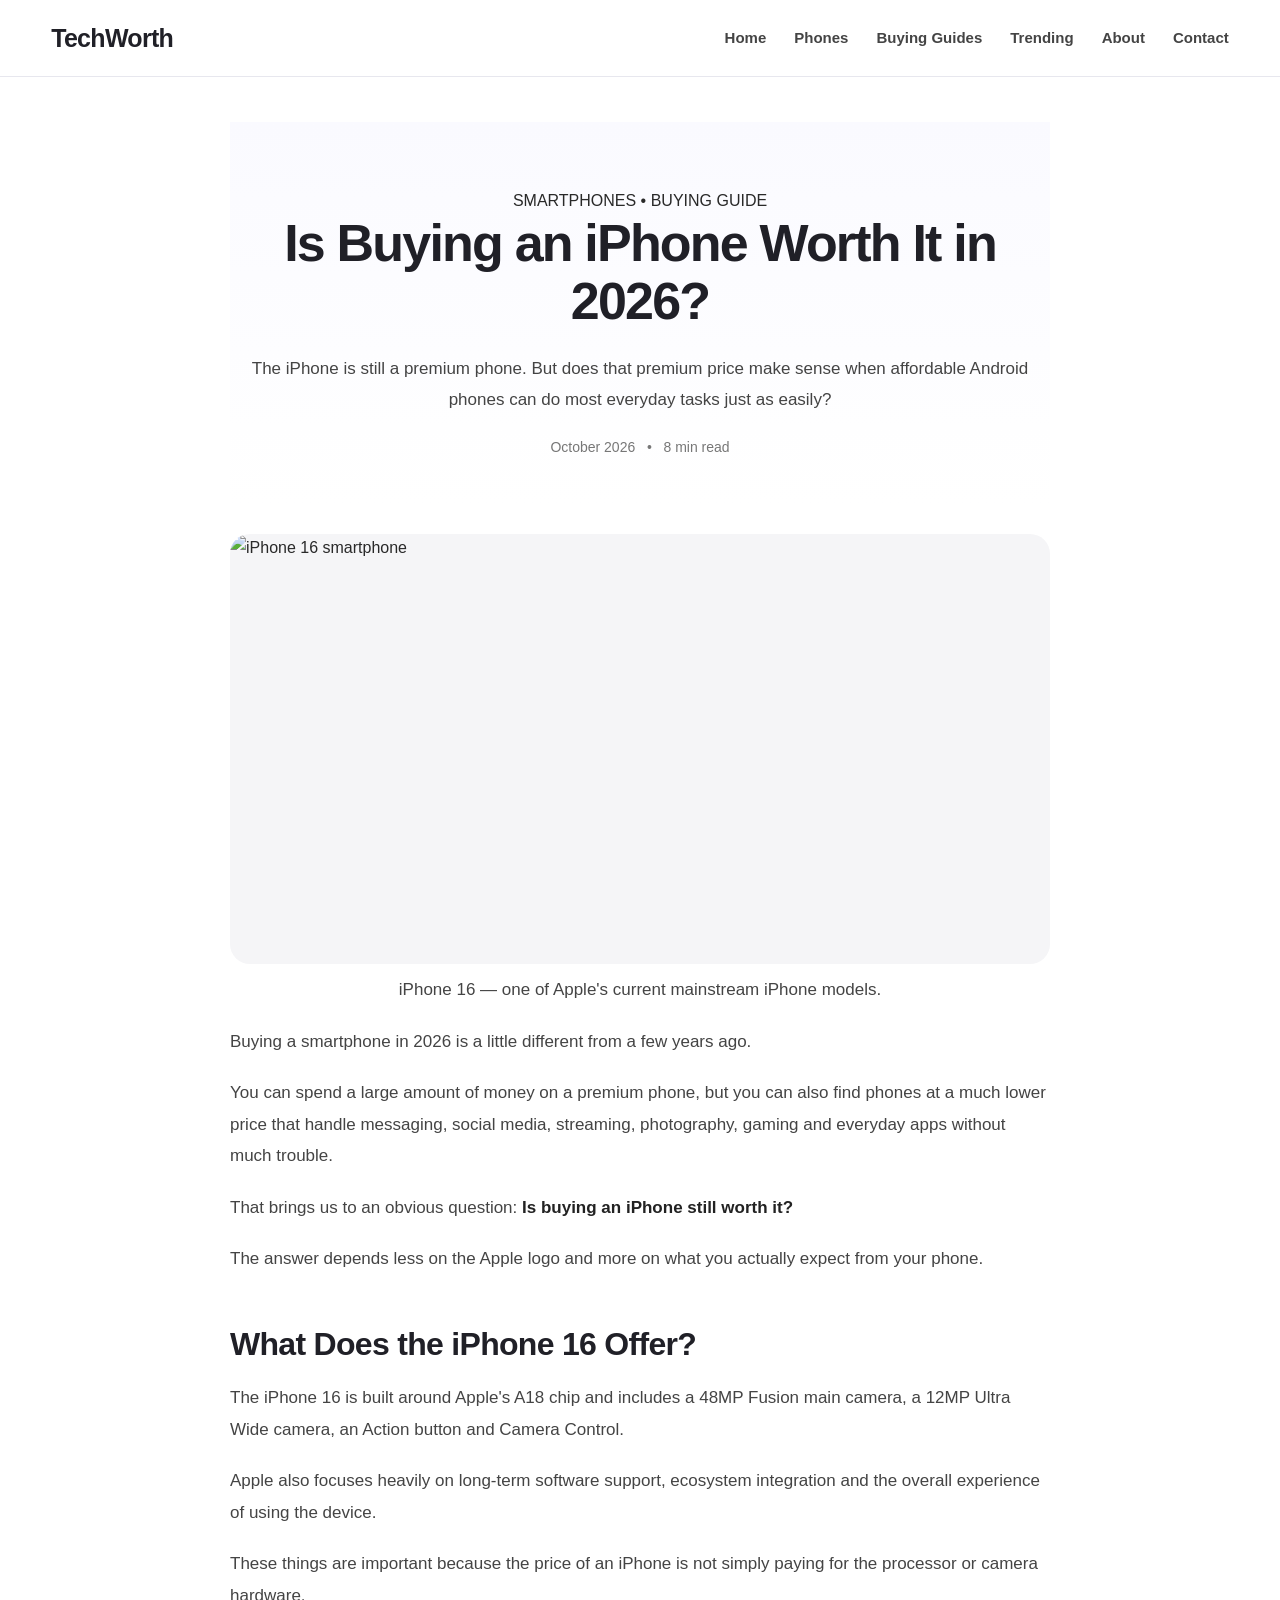
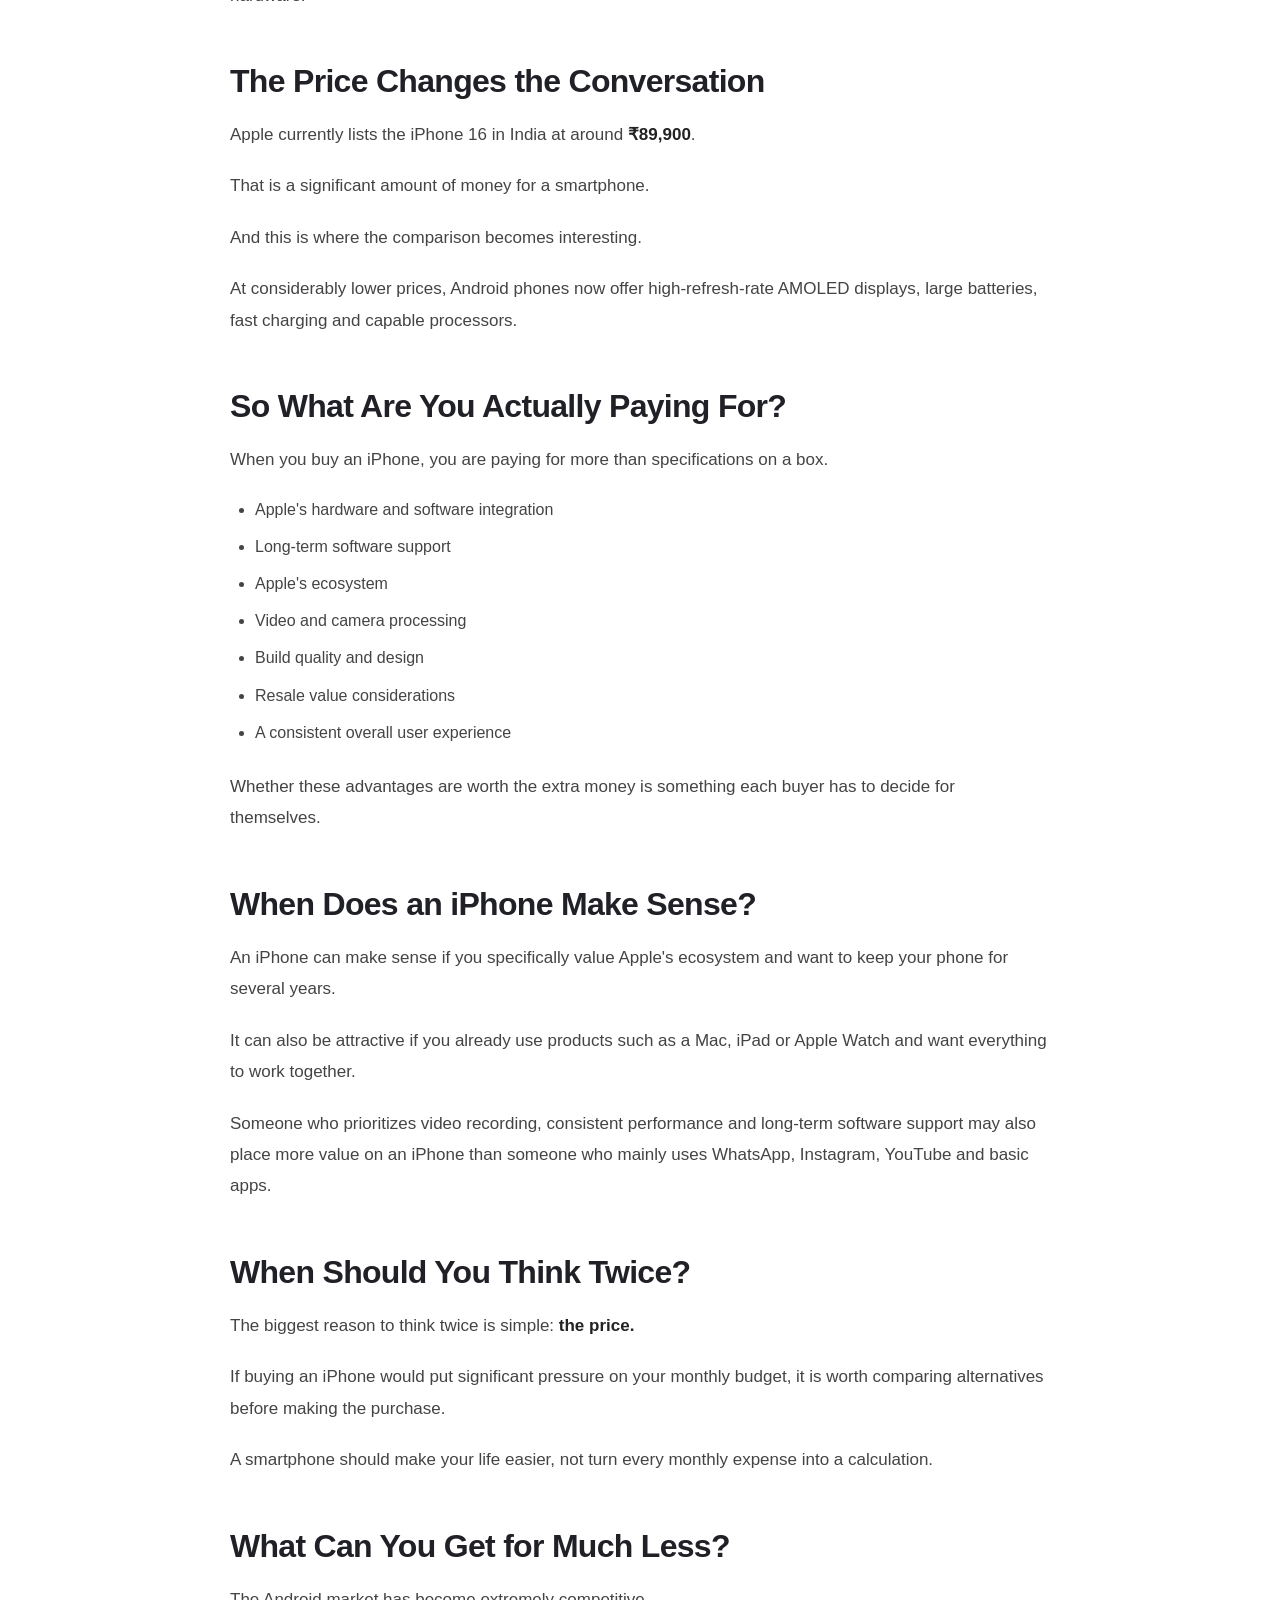
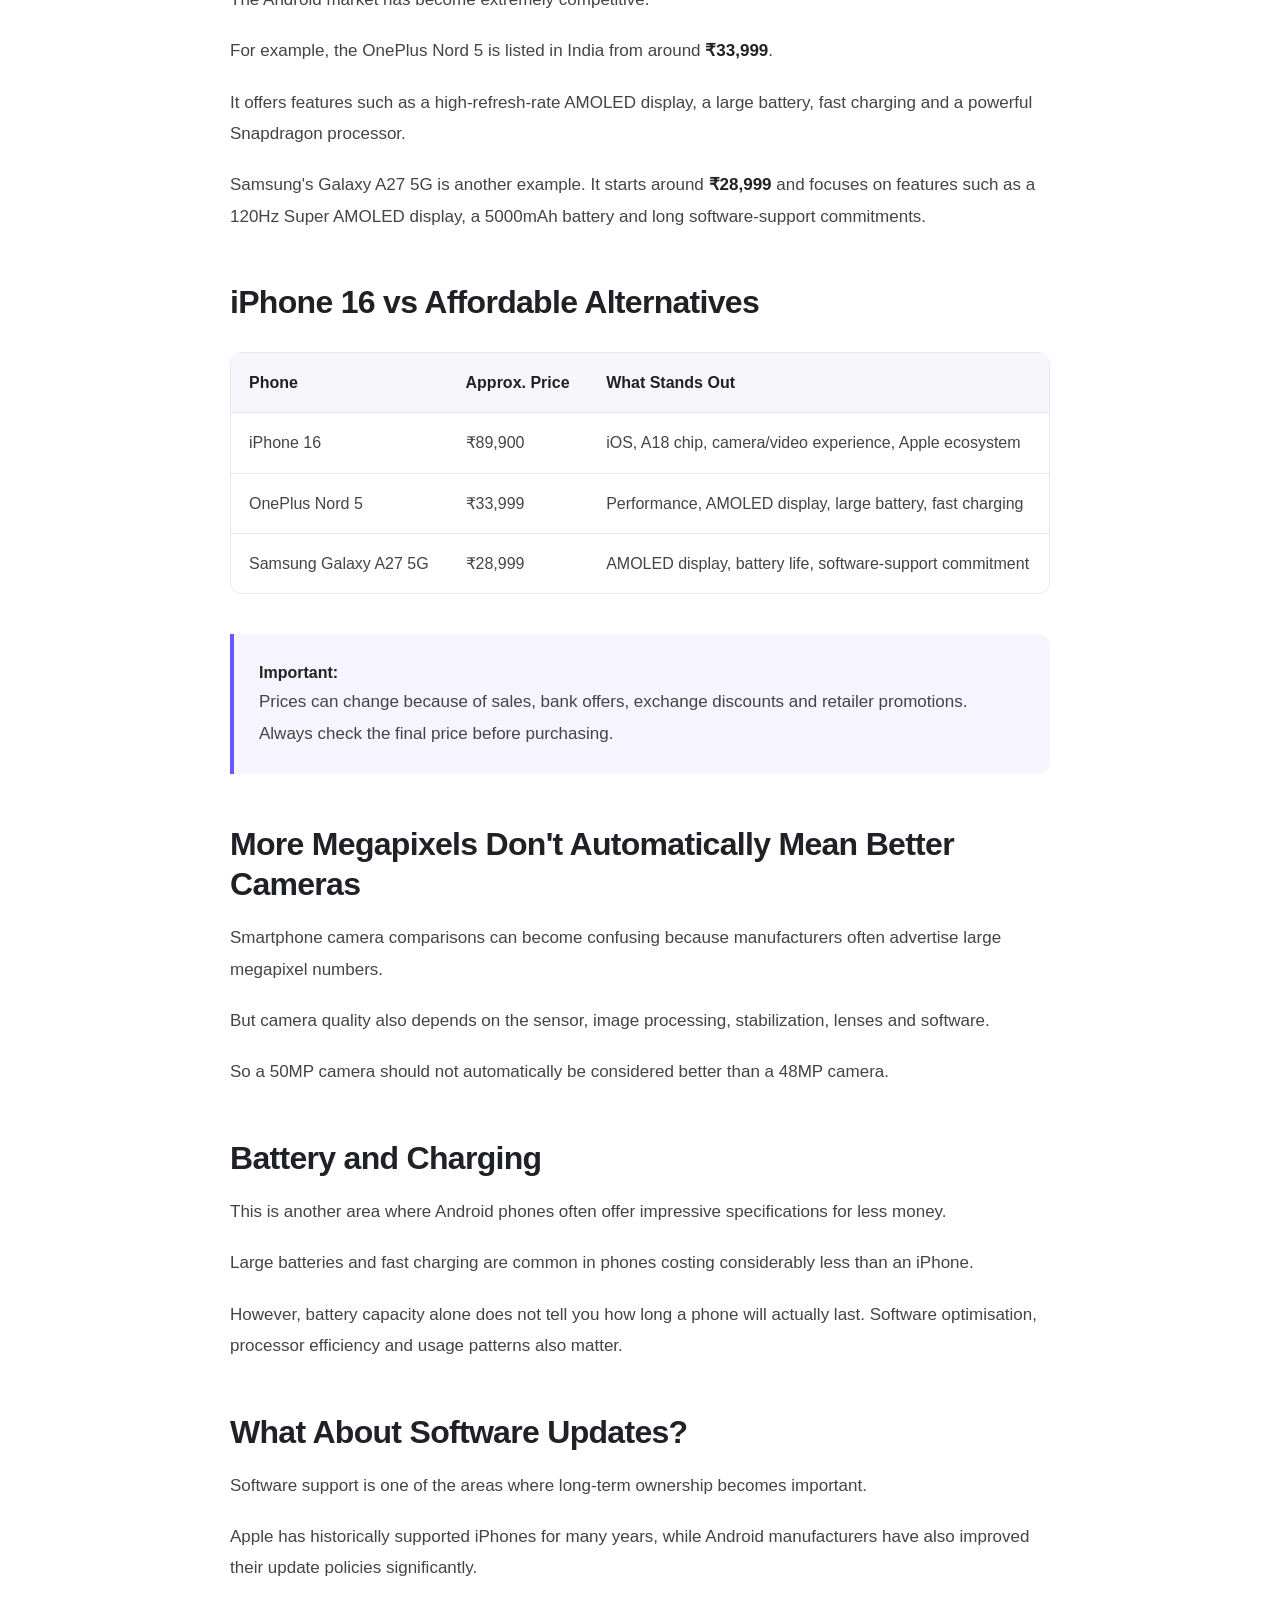
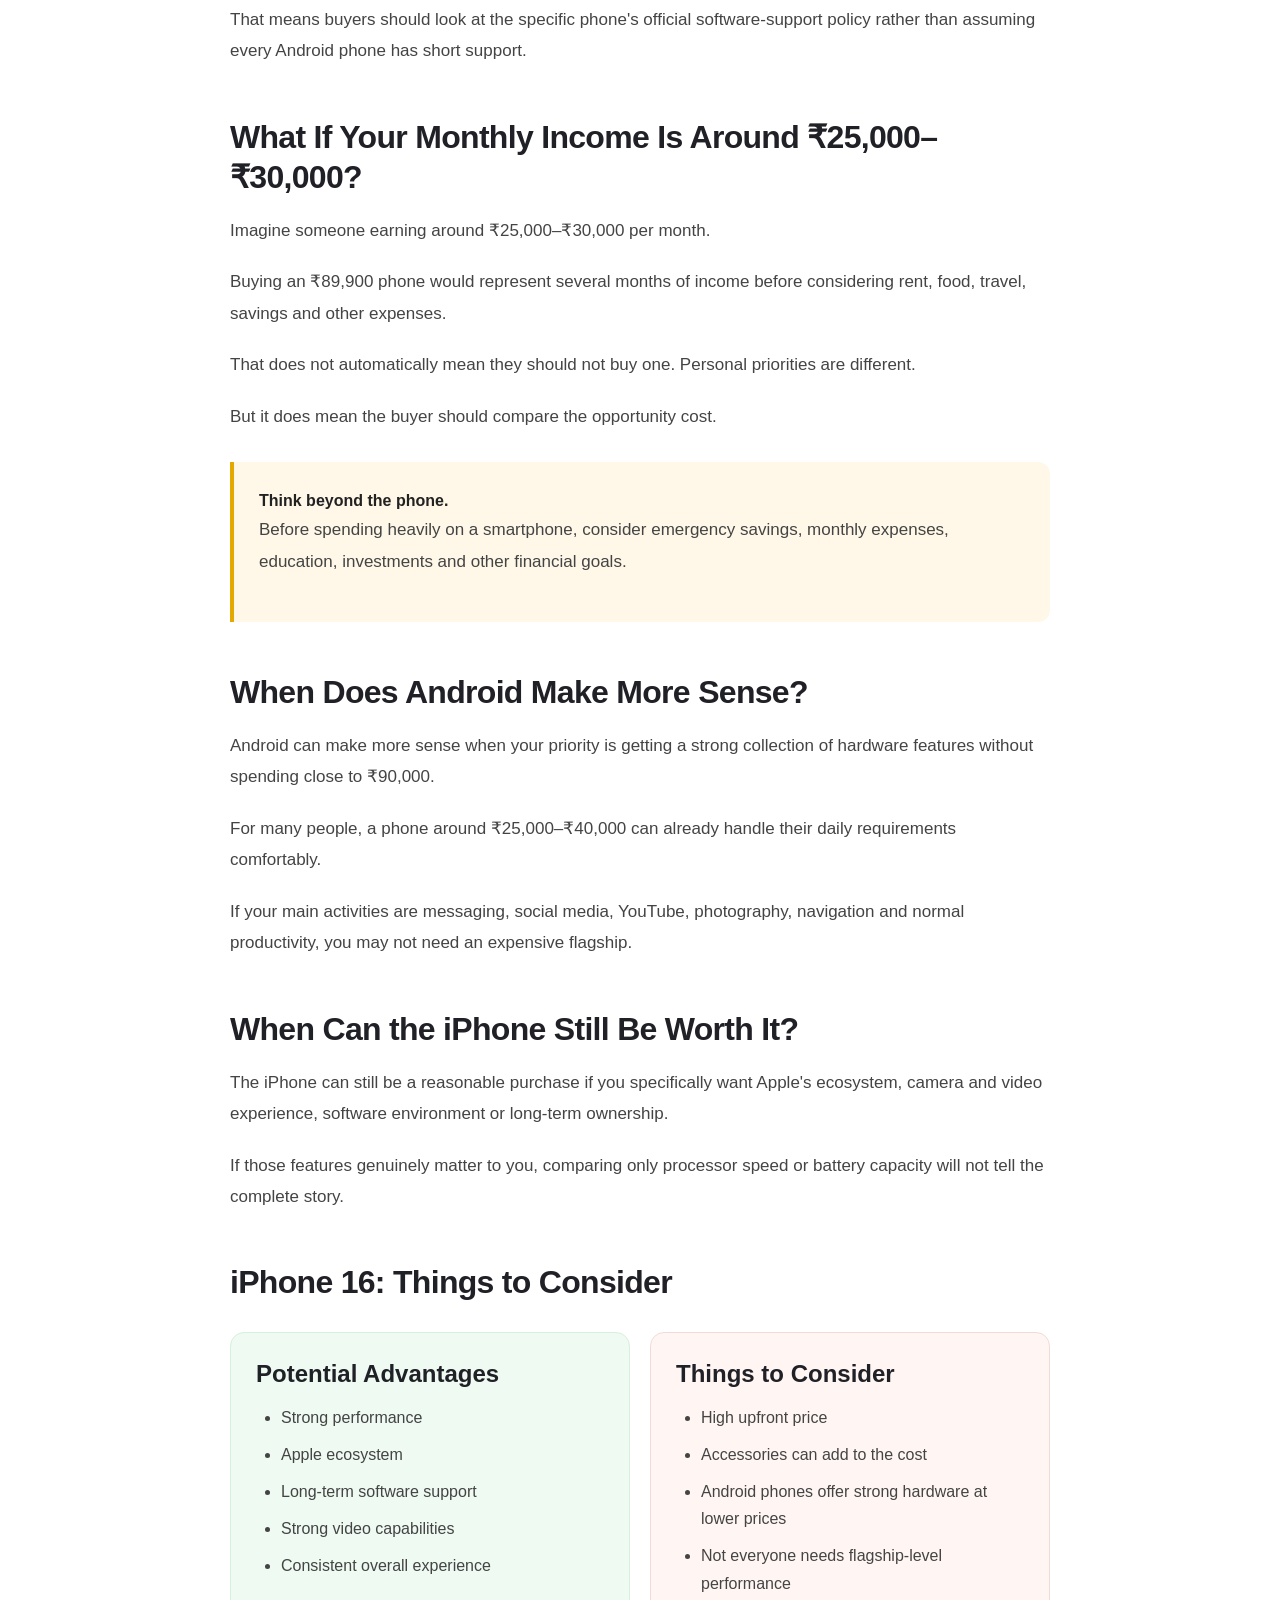
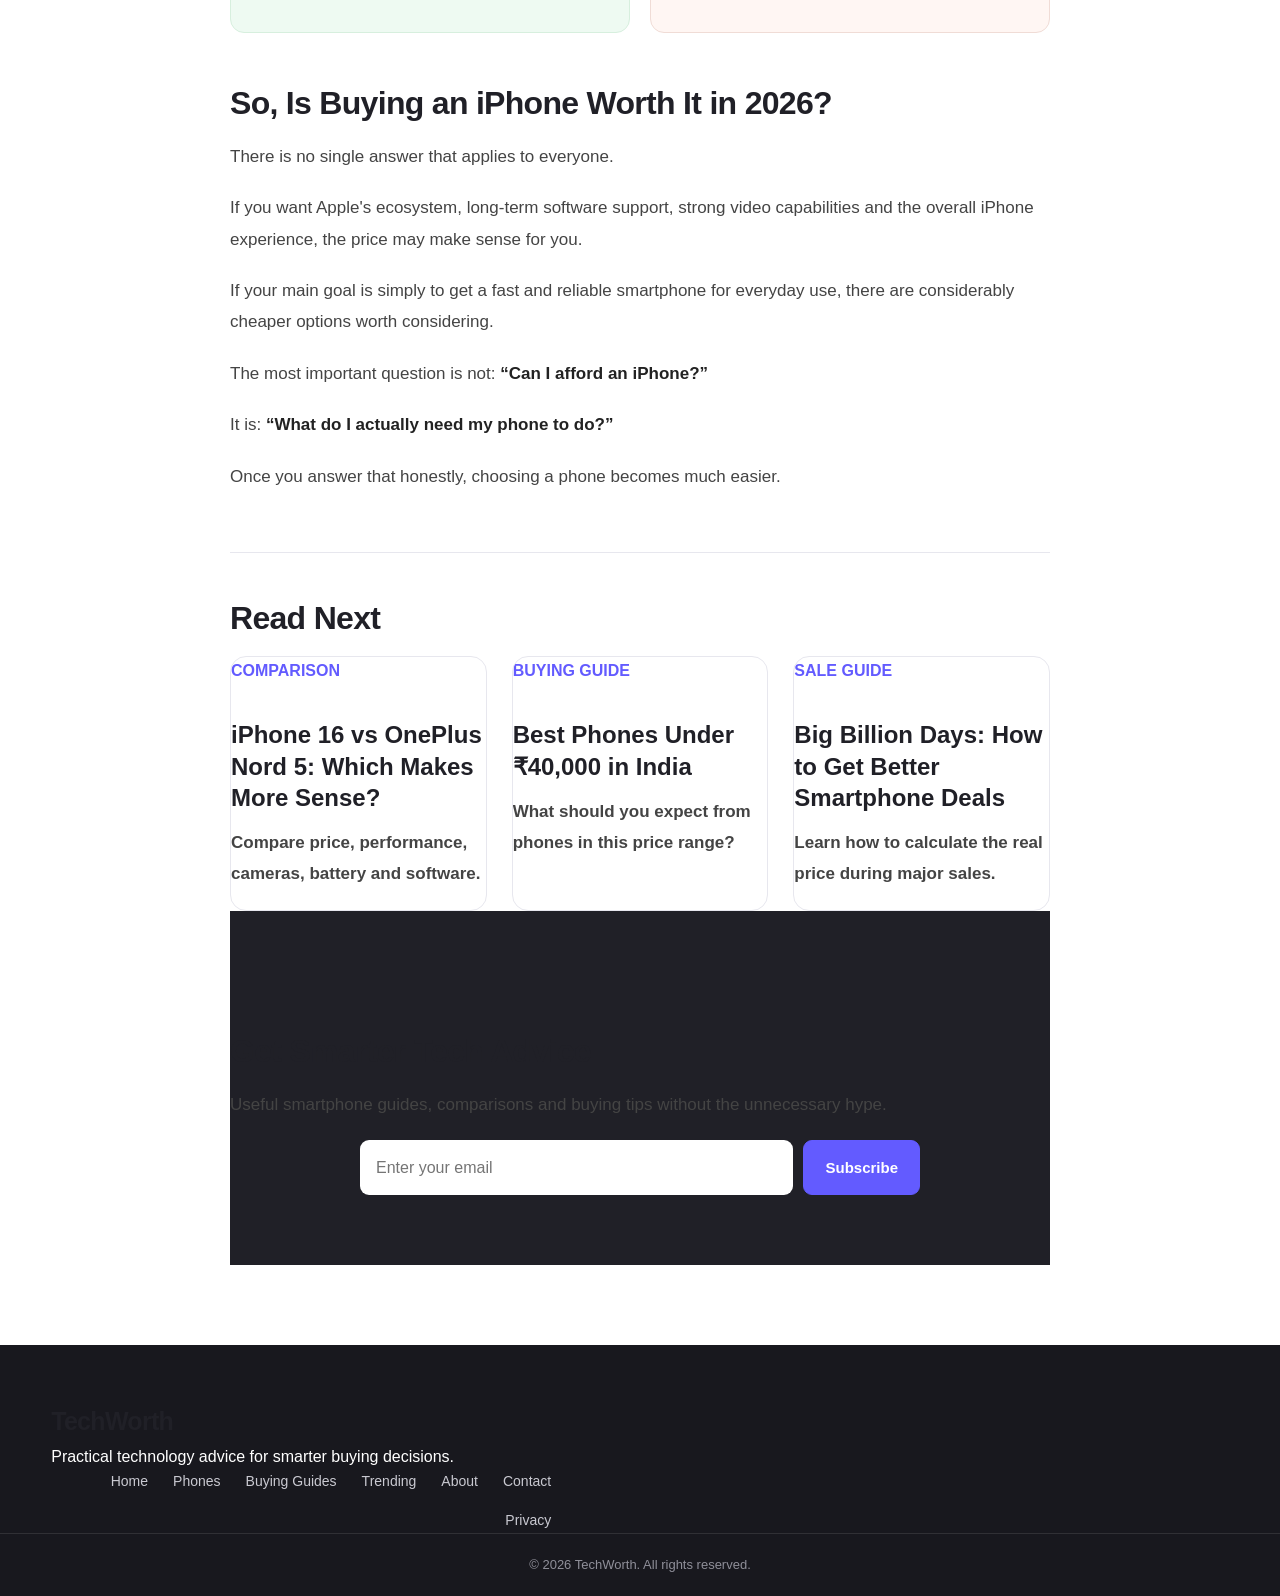
==== article-iphone-2026.html @ fd8f3bd7 "Add files via upload" ====
<!DOCTYPE html>
<html lang="en">
<head>
    <meta charset="UTF-8">

    <meta name="viewport" content="width=device-width, initial-scale=1.0">

    <title>Is Buying an iPhone Worth It in 2026? | TechWorth</title>

    <meta
        name="description"
        content="Is buying an iPhone worth it in 2026? Compare the iPhone 16 with affordable Android phones, pricing, battery, software support and overall value."
    >

    <meta
        name="keywords"
        content="iPhone 16 2026, is iPhone worth buying, iPhone vs Android, iPhone 16 price India, best phone 2026, affordable smartphones India"
    >

    <link rel="stylesheet" href="style.css">

    <style>
        .article-cover {
            margin: 30px 0 10px;
            border-radius: 20px;
            overflow: hidden;
            background: #f5f5f7;
        }

        .article-cover img {
            width: 100%;
            height: 430px;
            object-fit: cover;
            display: block;
        }

        .image-caption {
            text-align: center;
            font-size: 13px;
            color: #777;
            margin: 10px 0 25px;
        }

        @media (max-width: 700px) {
            .article-cover img {
                height: 260px;
            }
        }
    </style>
</head>

<body>

    <!-- HEADER -->
    <header class="site-header">

        <div class="container nav-container">

            <a href="index.html" class="logo">
                TechWorth
            </a>

            <button class="menu-btn" aria-label="Open navigation">
                ☰
            </button>

            <nav class="nav-links">

                <a href="index.html">Home</a>

                <a href="phones.html">Phones</a>

                <a href="buying-guides.html">Buying Guides</a>

                <a href="trending.html">Trending</a>

                <a href="about.html">About</a>

                <a href="contact.html">Contact</a>

            </nav>

        </div>

    </header>


    <!-- ARTICLE -->
    <main class="article-page">

        <div class="container">

            <article class="article-content">

                <!-- ARTICLE HEADER -->

                <div class="article-header">

                    <span class="article-category">
                        SMARTPHONES • BUYING GUIDE
                    </span>

                    <h1>
                        Is Buying an iPhone Worth It in 2026?
                    </h1>

                    <p class="article-subtitle">
                        The iPhone is still a premium phone. But does that premium
                        price make sense when affordable Android phones can do
                        most everyday tasks just as easily?
                    </p>

                    <div class="article-meta">
                        October 2026 &nbsp; • &nbsp; 8 min read
                    </div>

                </div>


                <!-- COVER IMAGE -->

                <div class="article-cover">

                    <img
    src="images/iphone16.png"
    alt="iPhone 16 smartphone"
>

                </div>

                <p class="image-caption">
                    iPhone 16 — one of Apple's current mainstream iPhone models.
                </p>


                <!-- INTRO -->

                <p>
                    Buying a smartphone in 2026 is a little different from a few
                    years ago.
                </p>

                <p>
                    You can spend a large amount of money on a premium phone,
                    but you can also find phones at a much lower price that
                    handle messaging, social media, streaming, photography,
                    gaming and everyday apps without much trouble.
                </p>

                <p>
                    That brings us to an obvious question:
                    <strong>Is buying an iPhone still worth it?</strong>
                </p>

                <p>
                    The answer depends less on the Apple logo and more on
                    what you actually expect from your phone.
                </p>


                <!-- SECTION -->

                <h2>What Does the iPhone 16 Offer?</h2>

                <p>
                    The iPhone 16 is built around Apple's A18 chip and includes
                    a 48MP Fusion main camera, a 12MP Ultra Wide camera,
                    an Action button and Camera Control.
                </p>

                <p>
                    Apple also focuses heavily on long-term software support,
                    ecosystem integration and the overall experience of using
                    the device.
                </p>

                <p>
                    These things are important because the price of an iPhone
                    is not simply paying for the processor or camera hardware.
                </p>


                <!-- PRICE -->

                <h2>The Price Changes the Conversation</h2>

                <p>
                    Apple currently lists the iPhone 16 in India at around
                    <strong>₹89,900</strong>.
                </p>

                <p>
                    That is a significant amount of money for a smartphone.
                </p>

                <p>
                    And this is where the comparison becomes interesting.
                </p>

                <p>
                    At considerably lower prices, Android phones now offer
                    high-refresh-rate AMOLED displays, large batteries,
                    fast charging and capable processors.
                </p>


                <!-- WHAT YOU PAY FOR -->

                <h2>So What Are You Actually Paying For?</h2>

                <p>
                    When you buy an iPhone, you are paying for more than
                    specifications on a box.
                </p>

                <ul>
                    <li>Apple's hardware and software integration</li>
                    <li>Long-term software support</li>
                    <li>Apple's ecosystem</li>
                    <li>Video and camera processing</li>
                    <li>Build quality and design</li>
                    <li>Resale value considerations</li>
                    <li>A consistent overall user experience</li>
                </ul>

                <p>
                    Whether these advantages are worth the extra money is
                    something each buyer has to decide for themselves.
                </p>


                <!-- WHEN IT MAKES SENSE -->

                <h2>When Does an iPhone Make Sense?</h2>

                <p>
                    An iPhone can make sense if you specifically value Apple's
                    ecosystem and want to keep your phone for several years.
                </p>

                <p>
                    It can also be attractive if you already use products such
                    as a Mac, iPad or Apple Watch and want everything to work
                    together.
                </p>

                <p>
                    Someone who prioritizes video recording, consistent
                    performance and long-term software support may also place
                    more value on an iPhone than someone who mainly uses
                    WhatsApp, Instagram, YouTube and basic apps.
                </p>


                <!-- THINK TWICE -->

                <h2>When Should You Think Twice?</h2>

                <p>
                    The biggest reason to think twice is simple:
                    <strong>the price.</strong>
                </p>

                <p>
                    If buying an iPhone would put significant pressure on your
                    monthly budget, it is worth comparing alternatives before
                    making the purchase.
                </p>

                <p>
                    A smartphone should make your life easier, not turn every
                    monthly expense into a calculation.
                </p>


                <!-- ALTERNATIVES -->

                <h2>What Can You Get for Much Less?</h2>

                <p>
                    The Android market has become extremely competitive.
                </p>

                <p>
                    For example, the OnePlus Nord 5 is listed in India from
                    around <strong>₹33,999</strong>.
                </p>

                <p>
                    It offers features such as a high-refresh-rate AMOLED
                    display, a large battery, fast charging and a powerful
                    Snapdragon processor.
                </p>

                <p>
                    Samsung's Galaxy A27 5G is another example. It starts
                    around <strong>₹28,999</strong> and focuses on features
                    such as a 120Hz Super AMOLED display, a 5000mAh battery
                    and long software-support commitments.
                </p>


                <!-- COMPARISON -->

                <h2>iPhone 16 vs Affordable Alternatives</h2>

                <div class="table-wrapper">

                    <table class="comparison-table">

                        <thead>
                            <tr>
                                <th>Phone</th>
                                <th>Approx. Price</th>
                                <th>What Stands Out</th>
                            </tr>
                        </thead>

                        <tbody>

                            <tr>
                                <td>iPhone 16</td>
                                <td>₹89,900</td>
                                <td>
                                    iOS, A18 chip, camera/video experience,
                                    Apple ecosystem
                                </td>
                            </tr>

                            <tr>
                                <td>OnePlus Nord 5</td>
                                <td>₹33,999</td>
                                <td>
                                    Performance, AMOLED display, large battery,
                                    fast charging
                                </td>
                            </tr>

                            <tr>
                                <td>Samsung Galaxy A27 5G</td>
                                <td>₹28,999</td>
                                <td>
                                    AMOLED display, battery life,
                                    software-support commitment
                                </td>
                            </tr>

                        </tbody>

                    </table>

                </div>


                <div class="highlight-box">

                    <strong>Important:</strong>

                    <p>
                        Prices can change because of sales, bank offers,
                        exchange discounts and retailer promotions. Always
                        check the final price before purchasing.
                    </p>

                </div>


                <!-- CAMERA -->

                <h2>More Megapixels Don't Automatically Mean Better Cameras</h2>

                <p>
                    Smartphone camera comparisons can become confusing because
                    manufacturers often advertise large megapixel numbers.
                </p>

                <p>
                    But camera quality also depends on the sensor, image
                    processing, stabilization, lenses and software.
                </p>

                <p>
                    So a 50MP camera should not automatically be considered
                    better than a 48MP camera.
                </p>


                <!-- BATTERY -->

                <h2>Battery and Charging</h2>

                <p>
                    This is another area where Android phones often offer
                    impressive specifications for less money.
                </p>

                <p>
                    Large batteries and fast charging are common in phones
                    costing considerably less than an iPhone.
                </p>

                <p>
                    However, battery capacity alone does not tell you how long
                    a phone will actually last. Software optimisation,
                    processor efficiency and usage patterns also matter.
                </p>


                <!-- SOFTWARE -->

                <h2>What About Software Updates?</h2>

                <p>
                    Software support is one of the areas where long-term
                    ownership becomes important.
                </p>

                <p>
                    Apple has historically supported iPhones for many years,
                    while Android manufacturers have also improved their
                    update policies significantly.
                </p>

                <p>
                    That means buyers should look at the specific phone's
                    official software-support policy rather than assuming
                    every Android phone has short support.
                </p>


                <!-- BUDGET -->

                <h2>What If Your Monthly Income Is Around ₹25,000–₹30,000?</h2>

                <p>
                    Imagine someone earning around ₹25,000–₹30,000 per month.
                </p>

                <p>
                    Buying an ₹89,900 phone would represent several months of
                    income before considering rent, food, travel, savings and
                    other expenses.
                </p>

                <p>
                    That does not automatically mean they should not buy one.
                    Personal priorities are different.
                </p>

                <p>
                    But it does mean the buyer should compare the opportunity
                    cost.
                </p>

                <div class="warning-box">

                    <strong>Think beyond the phone.</strong>

                    <p>
                        Before spending heavily on a smartphone, consider
                        emergency savings, monthly expenses, education,
                        investments and other financial goals.
                    </p>

                </div>


                <!-- ANDROID -->

                <h2>When Does Android Make More Sense?</h2>

                <p>
                    Android can make more sense when your priority is getting
                    a strong collection of hardware features without spending
                    close to ₹90,000.
                </p>

                <p>
                    For many people, a phone around ₹25,000–₹40,000 can already
                    handle their daily requirements comfortably.
                </p>

                <p>
                    If your main activities are messaging, social media,
                    YouTube, photography, navigation and normal productivity,
                    you may not need an expensive flagship.
                </p>


                <!-- IPHONE -->

                <h2>When Can the iPhone Still Be Worth It?</h2>

                <p>
                    The iPhone can still be a reasonable purchase if you
                    specifically want Apple's ecosystem, camera and video
                    experience, software environment or long-term ownership.
                </p>

                <p>
                    If those features genuinely matter to you, comparing only
                    processor speed or battery capacity will not tell the
                    complete story.
                </p>


                <!-- PROS CONS -->

                <h2>iPhone 16: Things to Consider</h2>

                <div class="pros-cons">

                    <div class="pros">

                        <h3>Potential Advantages</h3>

                        <ul>
                            <li>Strong performance</li>
                            <li>Apple ecosystem</li>
                            <li>Long-term software support</li>
                            <li>Strong video capabilities</li>
                            <li>Consistent overall experience</li>
                        </ul>

                    </div>

                    <div class="cons">

                        <h3>Things to Consider</h3>

                        <ul>
                            <li>High upfront price</li>
                            <li>Accessories can add to the cost</li>
                            <li>Android phones offer strong hardware at lower prices</li>
                            <li>Not everyone needs flagship-level performance</li>
                        </ul>

                    </div>

                </div>


                <!-- FINAL THOUGHTS -->

                <h2>So, Is Buying an iPhone Worth It in 2026?</h2>

                <p>
                    There is no single answer that applies to everyone.
                </p>

                <p>
                    If you want Apple's ecosystem, long-term software support,
                    strong video capabilities and the overall iPhone
                    experience, the price may make sense for you.
                </p>

                <p>
                    If your main goal is simply to get a fast and reliable
                    smartphone for everyday use, there are considerably cheaper
                    options worth considering.
                </p>

                <p>
                    The most important question is not:
                    <strong>“Can I afford an iPhone?”</strong>
                </p>

                <p>
                    It is:
                    <strong>“What do I actually need my phone to do?”</strong>
                </p>

                <p>
                    Once you answer that honestly, choosing a phone becomes
                    much easier.
                </p>


                <!-- RELATED ARTICLES -->

                <section class="related-articles">

                    <h2>Read Next</h2>

                    <div class="article-grid">

                        <a
                            href="article-iphone-vs-nord5.html"
                            class="article-card"
                        >

                            <span class="article-category">
                                COMPARISON
                            </span>

                            <h3>
                                iPhone 16 vs OnePlus Nord 5:
                                Which Makes More Sense?
                            </h3>

                            <p>
                                Compare price, performance, cameras,
                                battery and software.
                            </p>

                        </a>


                        <a
                            href="article-best-phones-40000.html"
                            class="article-card"
                        >

                            <span class="article-category">
                                BUYING GUIDE
                            </span>

                            <h3>
                                Best Phones Under ₹40,000 in India
                            </h3>

                            <p>
                                What should you expect from phones in
                                this price range?
                            </p>

                        </a>


                        <a
                            href="article-big-billion-days.html"
                            class="article-card"
                        >

                            <span class="article-category">
                                SALE GUIDE
                            </span>

                            <h3>
                                Big Billion Days:
                                How to Get Better Smartphone Deals
                            </h3>

                            <p>
                                Learn how to calculate the real price
                                during major sales.
                            </p>

                        </a>

                    </div>

                </section>


                <!-- NEWSLETTER -->

                <section class="newsletter">

                    <h2>Get Smarter Tech Advice</h2>

                    <p>
                        Useful smartphone guides, comparisons and buying
                        tips without the unnecessary hype.
                    </p>

                    <form class="newsletter-form">

                        <input
                            type="email"
                            placeholder="Enter your email"
                            required
                        >

                        <button type="submit" class="btn">
                            Subscribe
                        </button>

                    </form>

                </section>

            </article>

        </div>

    </main>


    <!-- FOOTER -->

    <footer class="site-footer">

        <div class="container footer-content">

            <div>

                <div class="logo">
                    TechWorth
                </div>

                <p>
                    Practical technology advice for smarter buying decisions.
                </p>

            </div>


            <div class="footer-links">

                <a href="index.html">Home</a>

                <a href="phones.html">Phones</a>

                <a href="buying-guides.html">Buying Guides</a>

                <a href="trending.html">Trending</a>

                <a href="about.html">About</a>

                <a href="contact.html">Contact</a>

                <a href="privacy.html">Privacy</a>

            </div>

        </div>


        <div class="footer-bottom">

            <p>
                © <span class="current-year"></span> TechWorth.
                All rights reserved.
            </p>

        </div>

    </footer>


    <script src="script.js"></script>

</body>
</html>
---- style.css ----
/* =========================================================
   TECHWORTH - GLOBAL STYLES
   ========================================================= */

/* ---------- RESET ---------- */

* {
    margin: 0;
    padding: 0;
    box-sizing: border-box;
}

html {
    scroll-behavior: smooth;
}

body {
    font-family: Arial, Helvetica, sans-serif;
    color: #292929;
    background: #ffffff;
    line-height: 1.7;
    font-size: 16px;
}

img {
    max-width: 100%;
    height: auto;
    display: block;
}

a {
    color: inherit;
    text-decoration: none;
}

button,
input,
textarea,
select {
    font: inherit;
}


/* ---------- VARIABLES ---------- */

:root {
    --primary: #635bff;
    --primary-dark: #5148e8;
    --text: #292929;
    --muted: #666666;
    --light-text: #777777;
    --background: #ffffff;
    --light-bg: #f7f7fb;
    --lighter-bg: #fafaff;
    --border: #e7e7ee;
    --dark: #202027;
    --success-bg: #eefaf2;
    --warning-bg: #fff8e8;
    --max-width: 1180px;
}


/* ---------- CONTAINER ---------- */

.container {
    width: min(92%, var(--max-width));
    margin: 0 auto;
}


/* =========================================================
   HEADER / NAVIGATION
   ========================================================= */

.site-header {
    position: sticky;
    top: 0;
    z-index: 1000;
    background: rgba(255, 255, 255, 0.96);
    border-bottom: 1px solid var(--border);
    backdrop-filter: blur(10px);
}

.nav-container {
    min-height: 76px;
    display: flex;
    align-items: center;
    justify-content: space-between;
    gap: 30px;
}

.logo {
    font-size: 25px;
    font-weight: 800;
    letter-spacing: -0.7px;
    color: var(--dark);
}

.logo span {
    color: var(--primary);
}

.nav-links {
    display: flex;
    align-items: center;
    gap: 28px;
}

.nav-links a {
    color: #444;
    font-size: 15px;
    font-weight: 600;
    transition: color 0.2s ease;
}

.nav-links a:hover {
    color: var(--primary);
}

.menu-btn {
    display: none;
    border: none;
    background: transparent;
    font-size: 28px;
    cursor: pointer;
    color: var(--dark);
}


/* =========================================================
   HERO
   ========================================================= */

.hero {
    padding: 95px 0 85px;
    background:
        radial-gradient(
            circle at top right,
            rgba(99, 91, 255, 0.12),
            transparent 35%
        ),
        linear-gradient(
            180deg,
            #fbfbff 0%,
            #ffffff 100%
        );
}

.hero-container {
    display: grid;
    grid-template-columns: 1.05fr 0.95fr;
    align-items: center;
    gap: 70px;
}

.hero-content {
    max-width: 680px;
}

.eyebrow {
    color: var(--primary);
    font-size: 13px;
    font-weight: 800;
    letter-spacing: 1.5px;
    text-transform: uppercase;
    margin-bottom: 14px;
}

.hero h1 {
    font-size: clamp(42px, 6vw, 72px);
    line-height: 1.03;
    letter-spacing: -2.8px;
    margin-bottom: 24px;
    color: var(--dark);
}

.hero p {
    font-size: 19px;
    color: var(--muted);
    max-width: 620px;
    margin-bottom: 30px;
}

.hero-buttons {
    display: flex;
    gap: 14px;
    flex-wrap: wrap;
}


/* ---------- HERO PHONE VISUAL ---------- */

.hero-visual {
    display: flex;
    justify-content: center;
    align-items: center;
}

.phone-mockup {
    width: 280px;
    height: 550px;
    border-radius: 38px;
    padding: 10px;
    background: #17171c;
    box-shadow: 0 30px 70px rgba(0, 0, 0, 0.18);
}

.phone-screen {
    height: 100%;
    border-radius: 30px;
    overflow: hidden;
    background:
        radial-gradient(
            circle at 70% 25%,
            rgba(99, 91, 255, 0.7),
            transparent 30%
        ),
        linear-gradient(
            145deg,
            #17172b,
            #635bff
        );
    position: relative;
}

.phone-screen::before {
    content: "";
    position: absolute;
    width: 100px;
    height: 26px;
    border-radius: 20px;
    background: #111116;
    top: 12px;
    left: 50%;
    transform: translateX(-50%);
}

.phone-screen::after {
    content: "TechWorth";
    position: absolute;
    color: white;
    font-weight: 800;
    font-size: 23px;
    left: 50%;
    top: 50%;
    transform: translate(-50%, -50%);
}


/* =========================================================
   BUTTONS
   ========================================================= */

.btn {
    display: inline-flex;
    align-items: center;
    justify-content: center;
    padding: 12px 21px;
    border-radius: 9px;
    border: 1px solid var(--primary);
    background: var(--primary);
    color: white;
    font-weight: 700;
    font-size: 15px;
    transition:
        background 0.2s ease,
        transform 0.2s ease,
        border-color 0.2s ease;
}

.btn:hover {
    background: var(--primary-dark);
    border-color: var(--primary-dark);
    transform: translateY(-1px);
}

.btn-outline {
    background: transparent;
    color: var(--primary);
}

.btn-outline:hover {
    color: white;
}


/* =========================================================
   SECTIONS
   ========================================================= */

.section {
    padding: 80px 0;
}

.section-light {
    background: var(--light-bg);
}

.section-heading {
    max-width: 720px;
    margin-bottom: 38px;
}

.section-heading h2 {
    font-size: 38px;
    line-height: 1.15;
    letter-spacing: -1px;
    color: var(--dark);
    margin-bottom: 12px;
}

.section-heading p {
    color: var(--muted);
}


/* =========================================================
   SEARCH
   ========================================================= */

.search-box {
    max-width: 650px;
    margin: 35px auto 0;
    position: relative;
}

.search-box input {
    width: 100%;
    padding: 16px 20px;
    border: 1px solid var(--border);
    border-radius: 12px;
    background: white;
    outline: none;
    font-size: 16px;
    box-shadow: 0 8px 25px rgba(0, 0, 0, 0.04);
}

.search-box input:focus {
    border-color: var(--primary);
    box-shadow: 0 0 0 3px rgba(99, 91, 255, 0.1);
}


/* =========================================================
   ARTICLE GRID
   ========================================================= */

.article-grid {
    display: grid;
    grid-template-columns: repeat(3, 1fr);
    gap: 25px;
}

.article-card {
    background: white;
    border: 1px solid var(--border);
    border-radius: 16px;
    overflow: hidden;
    transition:
        transform 0.2s ease,
        box-shadow 0.2s ease;
}

.article-card:hover {
    transform: translateY(-5px);
    box-shadow: 0 18px 45px rgba(0, 0, 0, 0.08);
}

.article-card-image {
    height: 210px;
    background:
        linear-gradient(
            135deg,
            #f0efff,
            #fafaff
        );
    display: flex;
    align-items: center;
    justify-content: center;
    color: var(--primary);
    font-weight: 800;
}

.article-card-content {
    padding: 25px;
}

.category {
    display: inline-block;
    color: var(--primary);
    font-size: 12px;
    font-weight: 800;
    letter-spacing: 1px;
    text-transform: uppercase;
    margin-bottom: 10px;
}

.article-card h3 {
    font-size: 21px;
    line-height: 1.3;
    color: var(--dark);
    margin-bottom: 12px;
}

.article-card p {
    color: var(--muted);
    font-size: 15px;
    margin-bottom: 18px;
}

.read-more {
    color: var(--primary);
    font-size: 14px;
    font-weight: 800;
}

.read-more:hover {
    color: var(--primary-dark);
}


/* =========================================================
   FEATURED ARTICLES
   ========================================================= */

.featured-grid {
    display: grid;
    grid-template-columns: repeat(2, 1fr);
    gap: 28px;
}

.featured-article {
    padding: 35px;
    border-radius: 18px;
    background: var(--light-bg);
    border: 1px solid var(--border);
}

.featured-article h3 {
    font-size: 28px;
    line-height: 1.2;
    margin: 10px 0 15px;
}

.featured-article p {
    color: var(--muted);
}


/* =========================================================
   CATEGORY CARDS
   ========================================================= */

.category-grid {
    display: grid;
    grid-template-columns: repeat(3, 1fr);
    gap: 20px;
}

.category-card {
    display: block;
    padding: 28px;
    background: white;
    border: 1px solid var(--border);
    border-radius: 16px;
    transition:
        transform 0.2s ease,
        border-color 0.2s ease,
        box-shadow 0.2s ease;
}

.category-card:hover {
    transform: translateY(-4px);
    border-color: rgba(99, 91, 255, 0.35);
    box-shadow: 0 14px 35px rgba(0, 0, 0, 0.06);
}

.category-card h3 {
    font-size: 20px;
    margin-bottom: 8px;
}

.category-card p {
    color: var(--muted);
    font-size: 15px;
}


/* =========================================================
   NEWSLETTER
   ========================================================= */

.newsletter {
    padding: 70px 0;
    background: var(--dark);
    color: white;
}

.newsletter-container {
    max-width: 750px;
    text-align: center;
}

.newsletter h2 {
    font-size: 36px;
    line-height: 1.2;
    margin-bottom: 12px;
}

.newsletter p {
    color: #c7c7d0;
    margin-bottom: 25px;
}

.newsletter-form {
    display: flex;
    max-width: 560px;
    margin: 0 auto;
    gap: 10px;
}

.newsletter-form input {
    flex: 1;
    min-width: 0;
    padding: 14px 16px;
    border: none;
    border-radius: 9px;
    outline: none;
}

.newsletter-form button {
    cursor: pointer;
}


/* =========================================================
   PAGE HEADER
   ========================================================= */

.page-header {
    padding: 75px 0 65px;
    background:
        linear-gradient(
            180deg,
            #fafaff,
            #ffffff
        );
    text-align: center;
}

.page-header h1 {
    max-width: 900px;
    margin: 0 auto 18px;
    font-size: clamp(38px, 5vw, 58px);
    line-height: 1.08;
    letter-spacing: -1.8px;
    color: var(--dark);
}

.page-header > .container > p:not(.eyebrow) {
    max-width: 750px;
    margin: 0 auto;
    color: var(--muted);
    font-size: 18px;
}


/* =========================================================
   ARTICLE PAGE
   ========================================================= */

.article-page {
    background: white;
}


/* ---------- ARTICLE HEADER ---------- */

.article-header {
    padding: 65px 0 45px;
    text-align: center;
    background:
        linear-gradient(
            180deg,
            #fafaff 0%,
            #ffffff 100%
        );
}

.article-header .category {
    margin-bottom: 15px;
}

.article-header h1 {
    /*
       IMPORTANT:
       This prevents the huge heading problem.
    */
    font-size: 52px;
    line-height: 1.12;
    letter-spacing: -1.8px;
    max-width: 900px;
    margin: 0 auto 22px;
    color: var(--dark);
    font-weight: 800;
    overflow-wrap: break-word;
}

.article-subtitle {
    max-width: 850px;
    margin: 0 auto 25px;
    color: #555;
    font-size: 18px;
    line-height: 1.6;
}

.article-meta {
    display: flex;
    justify-content: center;
    align-items: center;
    flex-wrap: wrap;
    gap: 10px;
    color: #777;
    font-size: 14px;
}


/* ---------- ARTICLE COVER ---------- */

.article-cover {
    max-width: 1000px;
    margin: 35px auto 10px;
    border-radius: 18px;
    overflow: hidden;
}

.article-cover img {
    width: 100%;
    max-height: 560px;
    object-fit: cover;
}

.image-caption {
    text-align: center;
    font-size: 13px;
    color: #777;
    margin-bottom: 45px;
}


/* ---------- ARTICLE CONTENT ---------- */

.article-content {
    max-width: 820px;
    margin: 0 auto;
    padding: 45px 0 80px;
}

.article-content h2 {
    font-size: 32px;
    line-height: 1.25;
    letter-spacing: -0.7px;
    color: var(--dark);
    margin: 50px 0 18px;
}

.article-content h3 {
    font-size: 24px;
    line-height: 1.3;
    color: var(--dark);
    margin: 35px 0 14px;
}

.article-content p {
    font-size: 17px;
    line-height: 1.85;
    color: #444;
    margin-bottom: 20px;
}

.article-content ul,
.article-content ol {
    margin: 0 0 25px 25px;
}

.article-content li {
    margin-bottom: 10px;
    color: #444;
}

.article-content strong {
    color: #222;
}

.article-content a {
    color: var(--primary);
    font-weight: 600;
}

.article-content a:hover {
    text-decoration: underline;
}


/* =========================================================
   ARTICLE HIGHLIGHT BOXES
   ========================================================= */

.highlight-box {
    margin: 30px 0;
    padding: 25px;
    border-left: 4px solid var(--primary);
    background: #f5f4ff;
    border-radius: 0 12px 12px 0;
}

.highlight-box p:last-child {
    margin-bottom: 0;
}

.warning-box {
    margin: 30px 0;
    padding: 25px;
    border-left: 4px solid #e4a900;
    background: var(--warning-bg);
    border-radius: 0 12px 12px 0;
}

.success-box {
    margin: 30px 0;
    padding: 25px;
    border-left: 4px solid #39a85a;
    background: var(--success-bg);
    border-radius: 0 12px 12px 0;
}


/* =========================================================
   PROS / CONS
   ========================================================= */

.pros-cons {
    display: grid;
    grid-template-columns: repeat(2, 1fr);
    gap: 20px;
    margin: 30px 0;
}

.pros,
.cons {
    padding: 25px;
    border-radius: 14px;
}

.pros {
    background: #eefaf2;
    border: 1px solid #d7efde;
}

.cons {
    background: #fff6f3;
    border: 1px solid #f0dcd6;
}

.pros h3,
.cons h3 {
    margin-top: 0;
}

.pros ul,
.cons ul {
    margin-bottom: 0;
}


/* =========================================================
   COMPARISON TABLE
   ========================================================= */

.table-wrapper {
    width: 100%;
    overflow-x: auto;
    margin: 30px 0 40px;
    border: 1px solid var(--border);
    border-radius: 12px;
}

.comparison-table {
    width: 100%;
    min-width: 650px;
    border-collapse: collapse;
    background: white;
}

.comparison-table th,
.comparison-table td {
    padding: 16px 18px;
    text-align: left;
    border-bottom: 1px solid var(--border);
    vertical-align: top;
}

.comparison-table th {
    background: var(--light-bg);
    color: var(--dark);
    font-weight: 800;
}

.comparison-table tr:last-child td {
    border-bottom: none;
}

.comparison-table td {
    color: #444;
}


/* =========================================================
   RELATED ARTICLES
   ========================================================= */

.related-articles {
    margin-top: 60px;
    padding-top: 45px;
    border-top: 1px solid var(--border);
}

.related-articles h2 {
    margin-top: 0;
}

.related-grid {
    display: grid;
    grid-template-columns: repeat(3, 1fr);
    gap: 20px;
}

.related-card {
    padding: 22px;
    background: var(--light-bg);
    border-radius: 14px;
    border: 1px solid var(--border);
}

.related-card h3 {
    font-size: 19px;
    margin: 8px 0;
}

.related-card p {
    font-size: 14px;
    margin-bottom: 10px;
}


/* =========================================================
   SIMPLE CONTENT SECTIONS
   ========================================================= */

.content-grid {
    display: grid;
    grid-template-columns: repeat(2, 1fr);
    gap: 30px;
}

.content-card {
    padding: 30px;
    background: white;
    border: 1px solid var(--border);
    border-radius: 16px;
}

.content-card h3 {
    margin-bottom: 12px;
    color: var(--dark);
}

.content-card p {
    color: var(--muted);
}


/* =========================================================
   CONTACT PAGE
   ========================================================= */

.contact-grid {
    display: grid;
    grid-template-columns: 0.8fr 1.2fr;
    gap: 45px;
    align-items: start;
}

.contact-info h2,
.contact-form-wrapper h2 {
    font-size: 30px;
    margin-bottom: 15px;
    color: var(--dark);
}

.contact-info p {
    color: var(--muted);
    margin-bottom: 20px;
}

.contact-item {
    padding: 18px 0;
    border-bottom: 1px solid var(--border);
}

.contact-item h3 {
    font-size: 17px;
    margin-bottom: 4px;
}

.contact-item p {
    margin: 0;
    font-size: 15px;
}


/* ---------- FORM ---------- */

.contact-form {
    padding: 30px;
    background: var(--light-bg);
    border-radius: 16px;
    border: 1px solid var(--border);
}

.form-group {
    margin-bottom: 18px;
}

.form-group label {
    display: block;
    font-size: 14px;
    font-weight: 700;
    margin-bottom: 7px;
}

.form-group input,
.form-group textarea,
.form-group select {
    width: 100%;
    padding: 13px 14px;
    border: 1px solid #dcdce4;
    border-radius: 8px;
    background: white;
    outline: none;
}

.form-group textarea {
    min-height: 150px;
    resize: vertical;
}

.form-group input:focus,
.form-group textarea:focus,
.form-group select:focus {
    border-color: var(--primary);
    box-shadow: 0 0 0 3px rgba(99, 91, 255, 0.08);
}

.form-note {
    font-size: 13px;
    color: #777;
    margin-top: 15px;
}


/* =========================================================
   FAQ
   ========================================================= */

.faq-list {
    max-width: 850px;
    margin: 0 auto;
}

.faq-item {
    padding: 24px 0;
    border-bottom: 1px solid var(--border);
}

.faq-item h3 {
    font-size: 19px;
    margin-bottom: 8px;
    color: var(--dark);
}

.faq-item p {
    color: var(--muted);
}


/* =========================================================
   FOOTER
   ========================================================= */

.site-footer {
    background: #18181e;
    color: white;
    padding-top: 55px;
}

.footer-container {
    display: flex;
    justify-content: space-between;
    gap: 50px;
    padding-bottom: 40px;
}

.footer-brand {
    max-width: 360px;
}

.footer-brand .logo {
    color: white;
    display: inline-block;
    margin-bottom: 12px;
}

.footer-brand p {
    color: #bcbcc6;
    font-size: 14px;
}

.footer-links {
    display: flex;
    flex-wrap: wrap;
    justify-content: flex-end;
    align-content: flex-start;
    gap: 15px 25px;
    max-width: 500px;
}

.footer-links a {
    color: #c9c9d1;
    font-size: 14px;
}

.footer-links a:hover {
    color: white;
}

.footer-bottom {
    border-top: 1px solid rgba(255, 255, 255, 0.1);
    padding: 20px 0;
}

.footer-bottom p {
    color: #8f8f99;
    font-size: 13px;
    text-align: center;
}


/* =========================================================
   BACK TO TOP
   ========================================================= */

.back-to-top {
    position: fixed;
    right: 22px;
    bottom: 22px;
    width: 44px;
    height: 44px;
    border: none;
    border-radius: 50%;
    background: var(--primary);
    color: white;
    cursor: pointer;
    display: none;
    align-items: center;
    justify-content: center;
    font-size: 20px;
    z-index: 999;
}

.back-to-top:hover {
    background: var(--primary-dark);
}


/* =========================================================
   404 PAGE
   ========================================================= */

.error-page {
    min-height: 70vh;
    display: flex;
    align-items: center;
    justify-content: center;
    text-align: center;
}

.error-page h1 {
    font-size: 100px;
    line-height: 1;
    color: var(--primary);
    margin-bottom: 20px;
}

.error-page h2 {
    font-size: 32px;
    margin-bottom: 12px;
}

.error-page p {
    color: var(--muted);
    max-width: 600px;
    margin: 0 auto 25px;
}


/* =========================================================
   UTILITY CLASSES
   ========================================================= */

.text-center {
    text-align: center;
}

.mt-20 {
    margin-top: 20px;
}

.mt-30 {
    margin-top: 30px;
}

.mt-40 {
    margin-top: 40px;
}

.mb-20 {
    margin-bottom: 20px;
}

.mb-30 {
    margin-bottom: 30px;
}

.mb-40 {
    margin-bottom: 40px;
}


/* =========================================================
   ARTICLE TITLE RESPONSIVE FIX
   ========================================================= */

/* Desktop */

.article-header h1,
.article-hero h1,
.article-page h1 {
    font-size: 52px;
    line-height: 1.12;
    max-width: 900px;
    margin-left: auto;
    margin-right: auto;
    overflow-wrap: break-word;
}


/* Tablet */

@media (max-width: 900px) {

    .article-header h1,
    .article-hero h1,
    .article-page h1 {
        font-size: 42px;
        line-height: 1.15;
        max-width: 800px;
    }

}


/* =========================================================
   TABLET
   ========================================================= */

@media (max-width: 900px) {

    .hero-container {
        grid-template-columns: 1fr;
        text-align: center;
    }

    .hero-content {
        margin: 0 auto;
    }

    .hero p {
        margin-left: auto;
        margin-right: auto;
    }

    .hero-buttons {
        justify-content: center;
    }

    .hero-visual {
        margin-top: 20px;
    }

    .article-grid {
        grid-template-columns: repeat(2, 1fr);
    }

    .category-grid {
        grid-template-columns: repeat(2, 1fr);
    }

    .featured-grid {
        grid-template-columns: 1fr;
    }

    .related-grid {
        grid-template-columns: repeat(2, 1fr);
    }

    .contact-grid {
        grid-template-columns: 1fr;
    }

    .content-grid {
        grid-template-columns: 1fr;
    }

    .footer-container {
        flex-direction: column;
    }

    .footer-links {
        justify-content: flex-start;
    }

    .section {
        padding: 65px 0;
    }

    .article-content {
        width: min(92%, 820px);
    }

}


/* =========================================================
   MOBILE
   ========================================================= */

@media (max-width: 620px) {

    body {
        font-size: 15px;
    }


    /* ---------- NAV ---------- */

    .nav-container {
        min-height: 68px;
    }

    .menu-btn {
        display: block;
    }

    .nav-links {
        position: absolute;
        top: 68px;
        left: 0;
        right: 0;
        display: none;
        flex-direction: column;
        align-items: stretch;
        gap: 0;
        background: white;
        border-bottom: 1px solid var(--border);
        box-shadow: 0 15px 25px rgba(0, 0, 0, 0.06);
    }

    .nav-links.active {
        display: flex;
    }

    .nav-links a {
        padding: 15px 5%;
        border-bottom: 1px solid var(--border);
    }


    /* ---------- HERO ---------- */

    .hero {
        padding: 65px 0;
    }

    .hero h1 {
        font-size: 43px;
        letter-spacing: -1.8px;
    }

    .hero p {
        font-size: 17px;
    }

    .phone-mockup {
        width: 220px;
        height: 430px;
        border-radius: 30px;
    }

    .phone-screen {
        border-radius: 23px;
    }


    /* ---------- SECTIONS ---------- */

    .section {
        padding: 55px 0;
    }

    .section-heading h2 {
        font-size: 30px;
    }


    /* ---------- CARDS ---------- */

    .article-grid,
    .category-grid,
    .related-grid {
        grid-template-columns: 1fr;
    }


    /* ---------- PAGE HEADER ---------- */

    .page-header {
        padding: 55px 0 50px;
    }

    .page-header h1 {
        font-size: 38px;
        letter-spacing: -1px;
    }

    .page-header > .container > p:not(.eyebrow) {
        font-size: 16px;
    }


    /* ---------- ARTICLE ---------- */

    .article-header {
        padding: 50px 0 35px;
    }

    .article-header h1,
    .article-hero h1,
    .article-page h1 {
        font-size: 32px;
        line-height: 1.2;
        letter-spacing: -0.8px;
        max-width: 100%;
        margin-bottom: 18px;
    }

    .article-subtitle {
        font-size: 16px;
    }

    .article-meta {
        font-size: 13px;
    }

    .article-content {
        padding: 30px 0 60px;
    }

    .article-content h2 {
        font-size: 27px;
        margin-top: 40px;
    }

    .article-content h3 {
        font-size: 21px;
    }

    .article-content p {
        font-size: 16px;
        line-height: 1.8;
    }

    .article-cover {
        margin-top: 25px;
        border-radius: 12px;
    }


    /* ---------- PROS CONS ---------- */

    .pros-cons {
        grid-template-columns: 1fr;
    }


    /* ---------- NEWSLETTER ---------- */

    .newsletter {
        padding: 55px 0;
    }

    .newsletter h2 {
        font-size: 30px;
    }

    .newsletter-form {
        flex-direction: column;
    }

    .newsletter-form button {
        width: 100%;
    }


    /* ---------- CONTACT ---------- */

    .contact-form {
        padding: 22px;
    }


    /* ---------- FOOTER ---------- */

    .footer-links {
        display: grid;
        grid-template-columns: repeat(2, 1fr);
        gap: 12px;
    }


    /* ---------- ERROR ---------- */

    .error-page h1 {
        font-size: 75px;
    }

    .error-page h2 {
        font-size: 27px;
    }

}


/* =========================================================
   VERY SMALL SCREENS
   ========================================================= */

@media (max-width: 400px) {

    .container {
        width: 90%;
    }

    .hero h1 {
        font-size: 37px;
    }

    .article-header h1,
    .article-hero h1,
    .article-page h1 {
        font-size: 29px;
    }

    .btn {
        width: 100%;
    }

    .hero-buttons {
        flex-direction: column;
    }

}
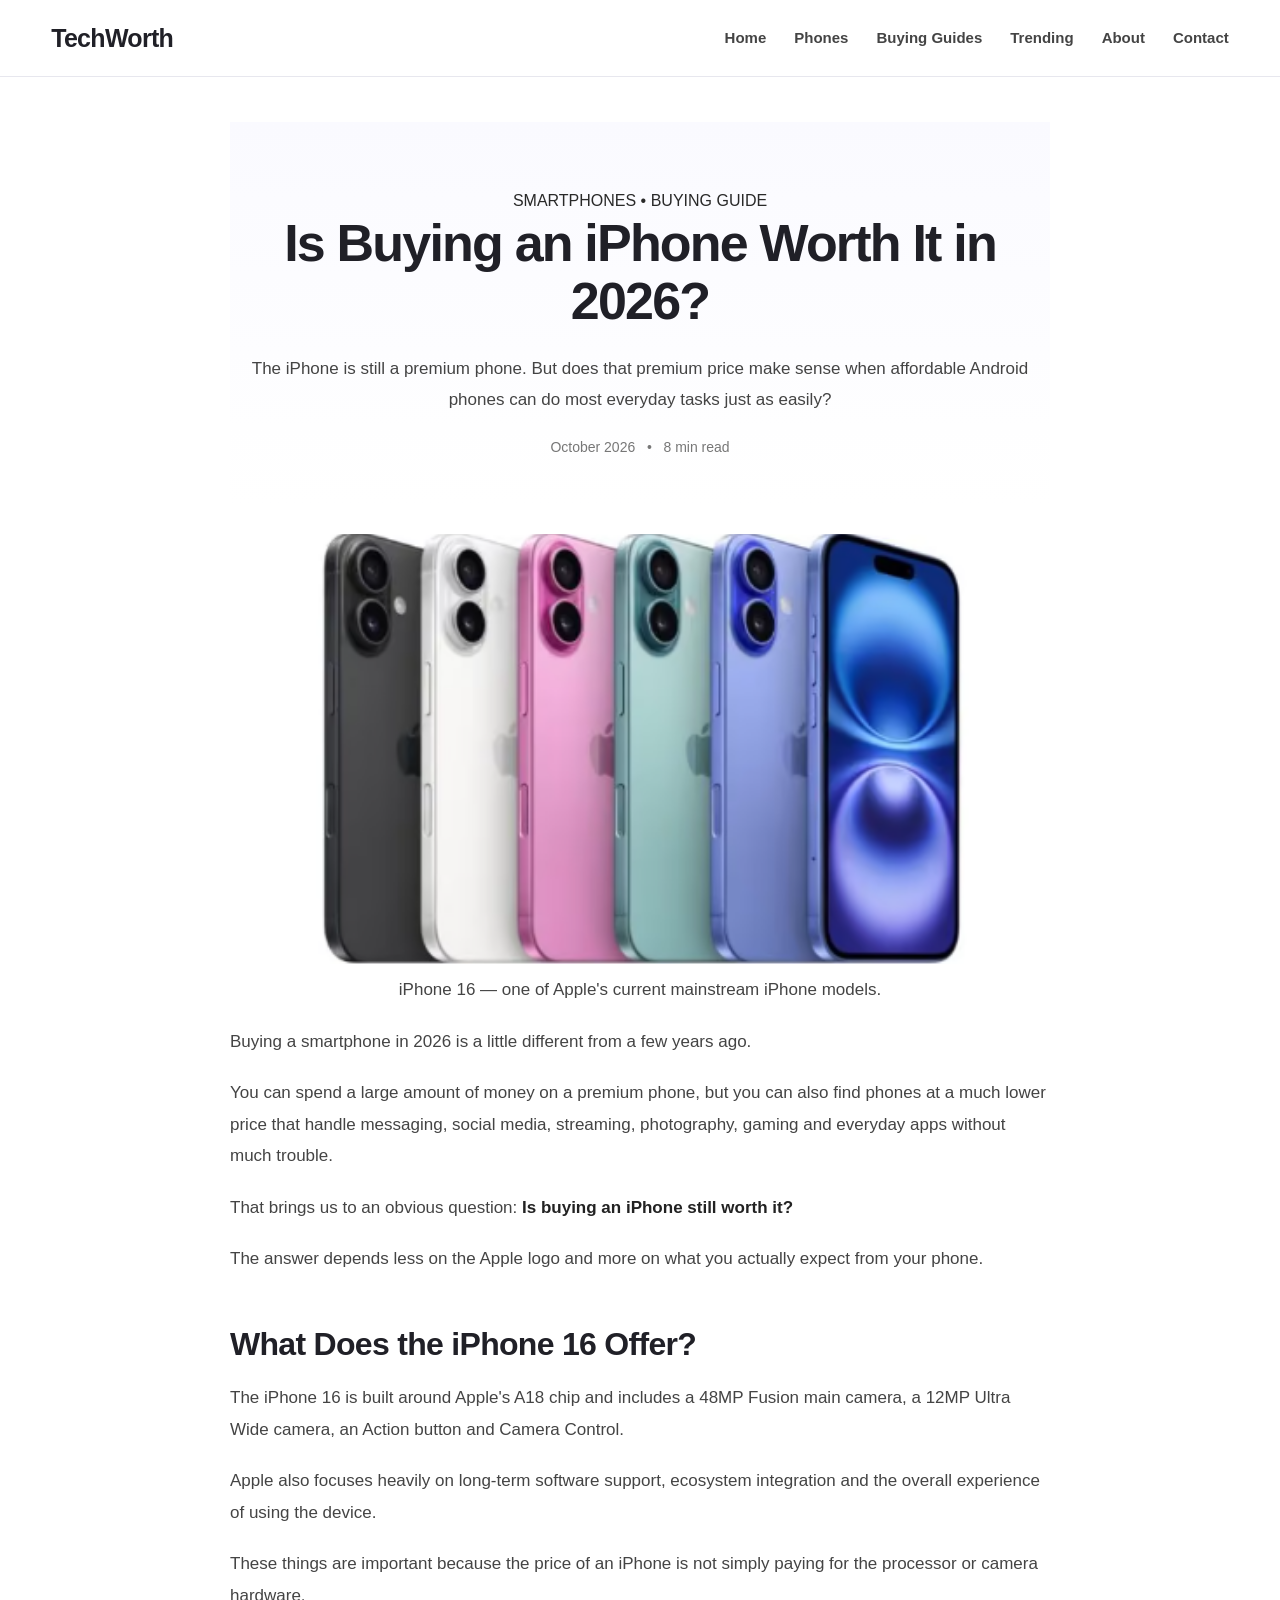
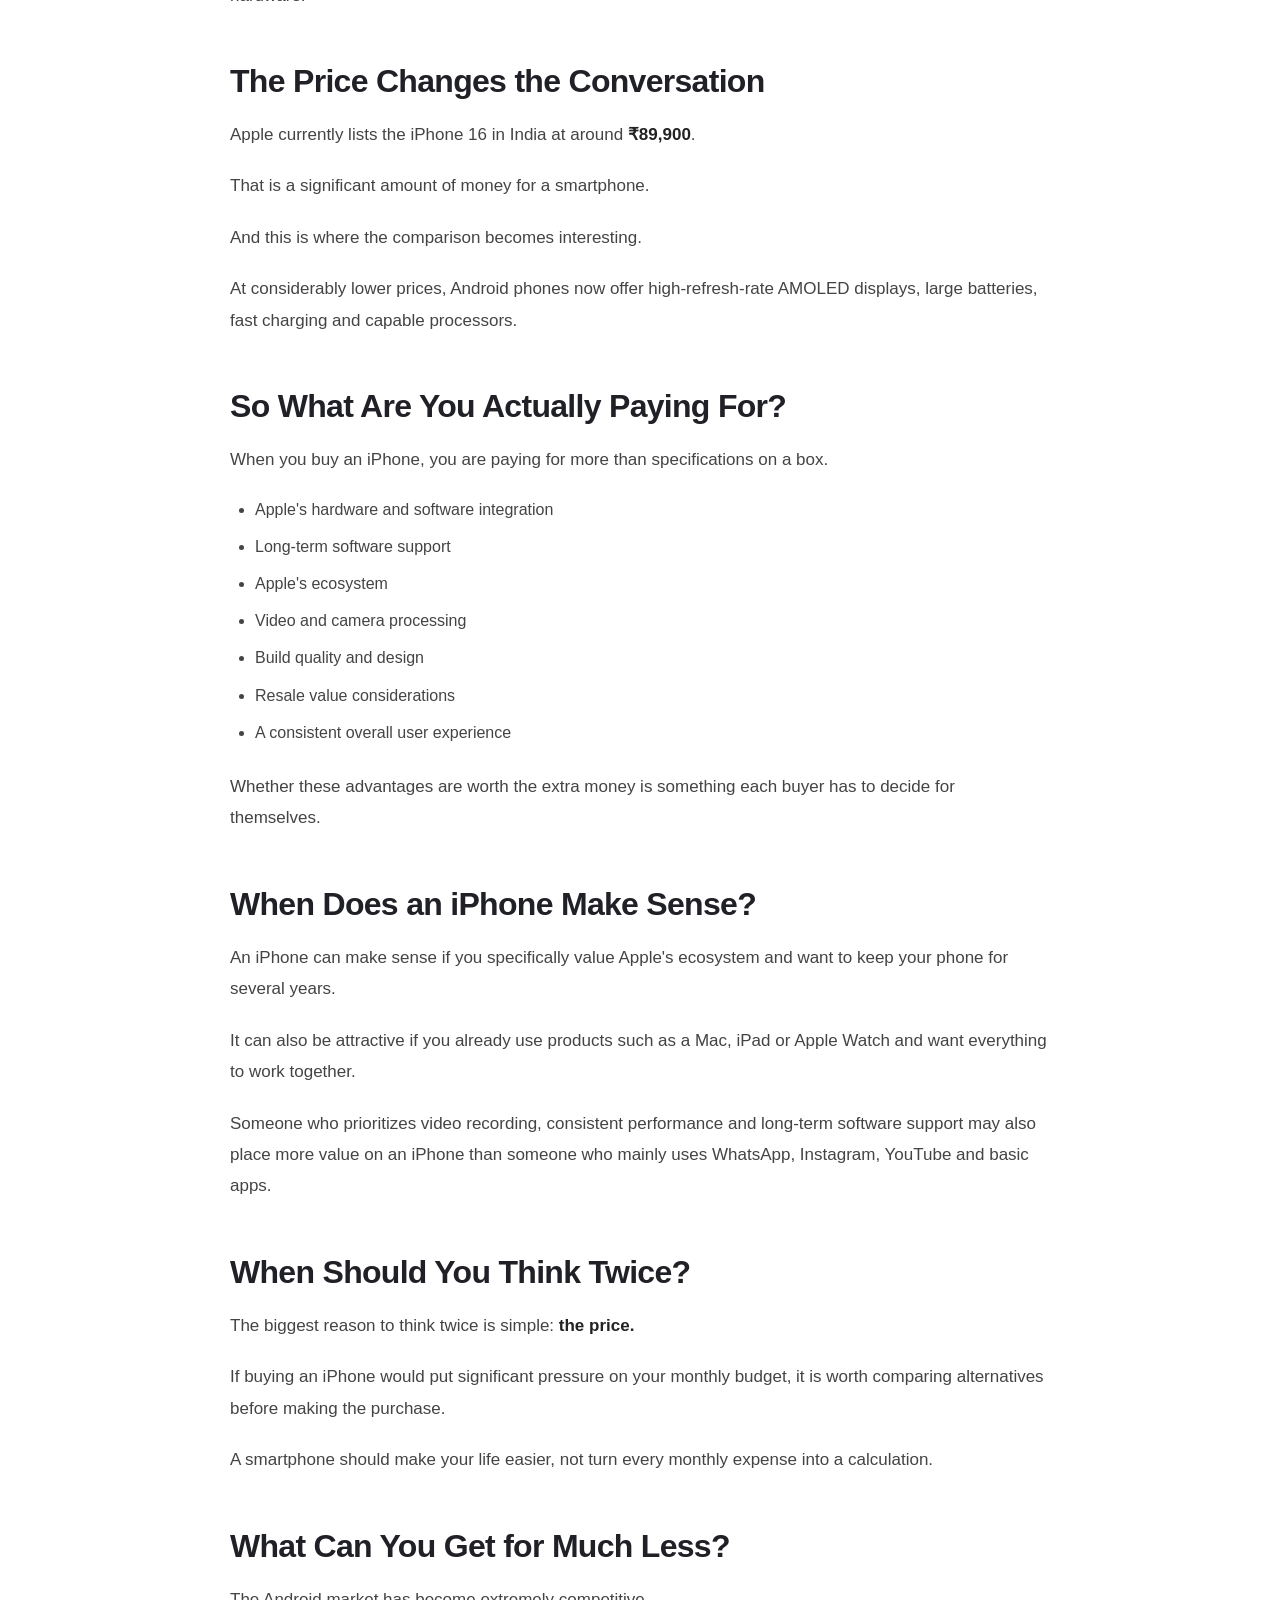
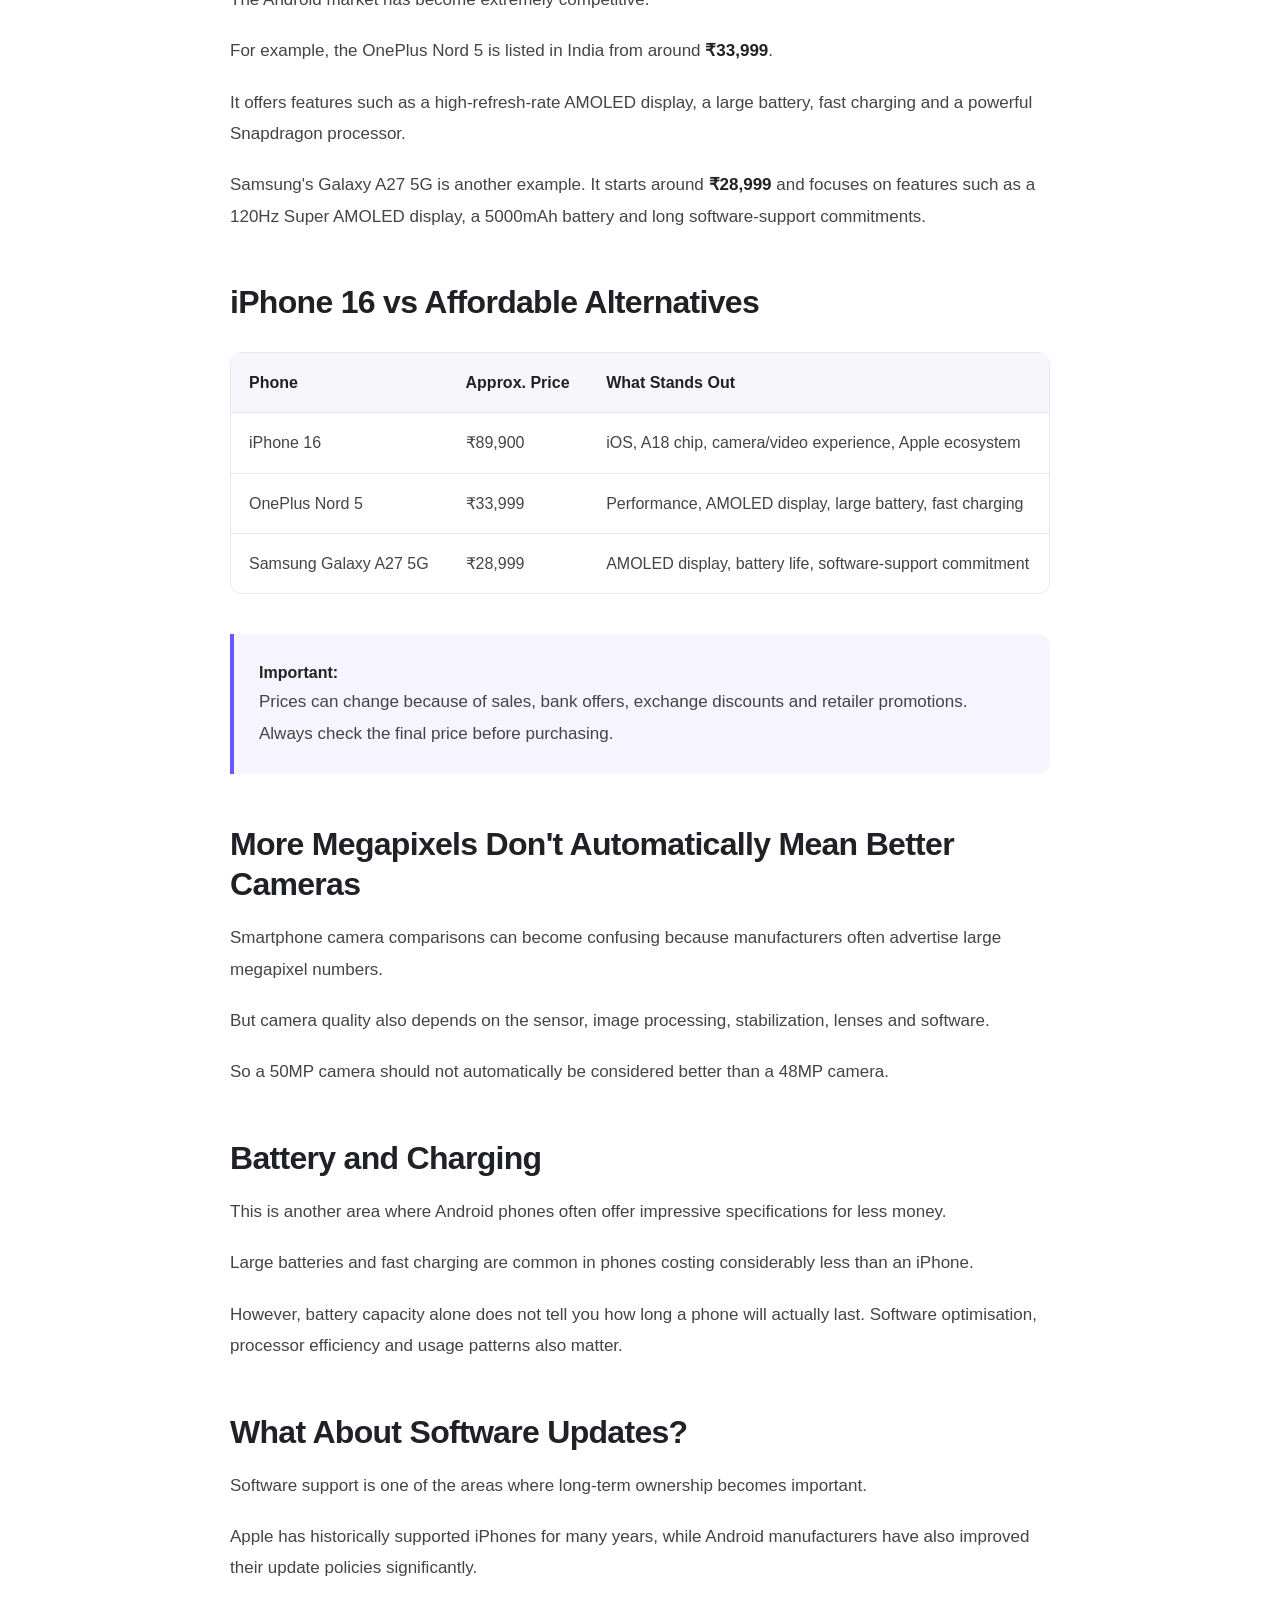
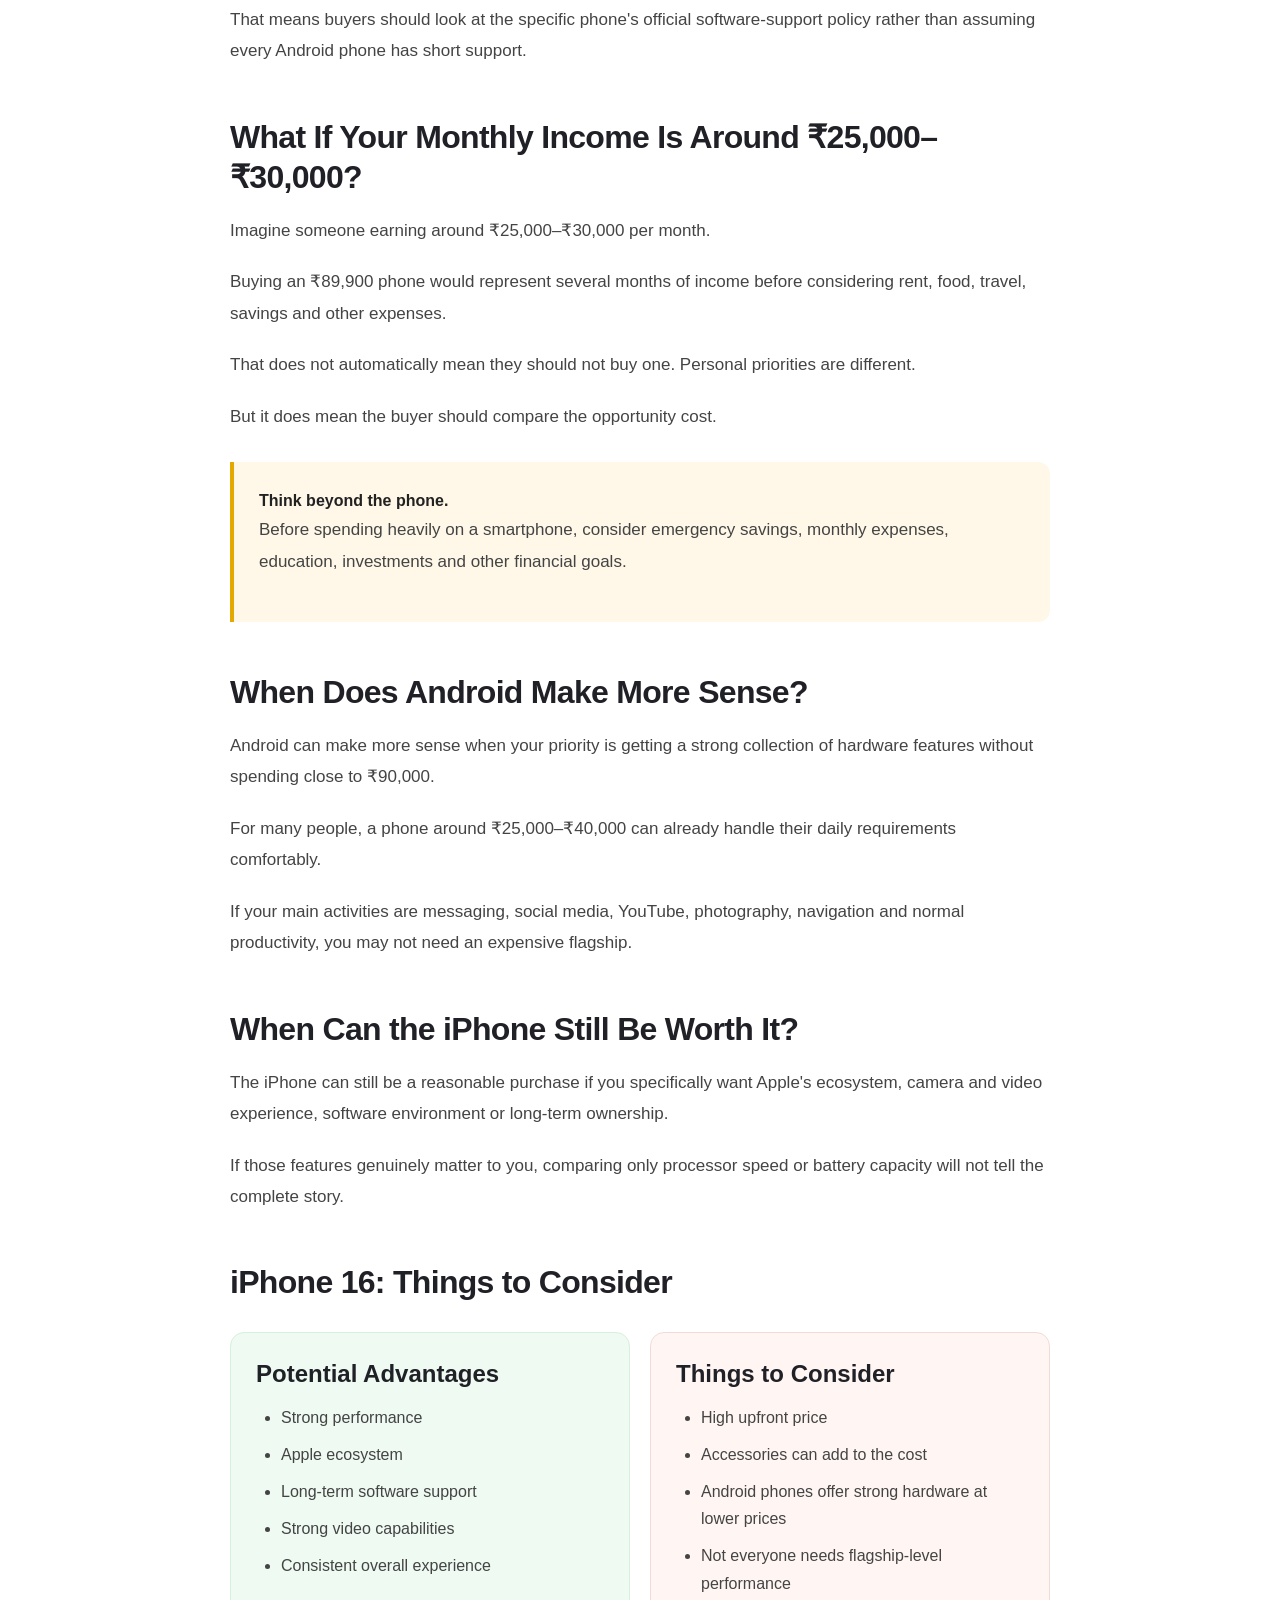
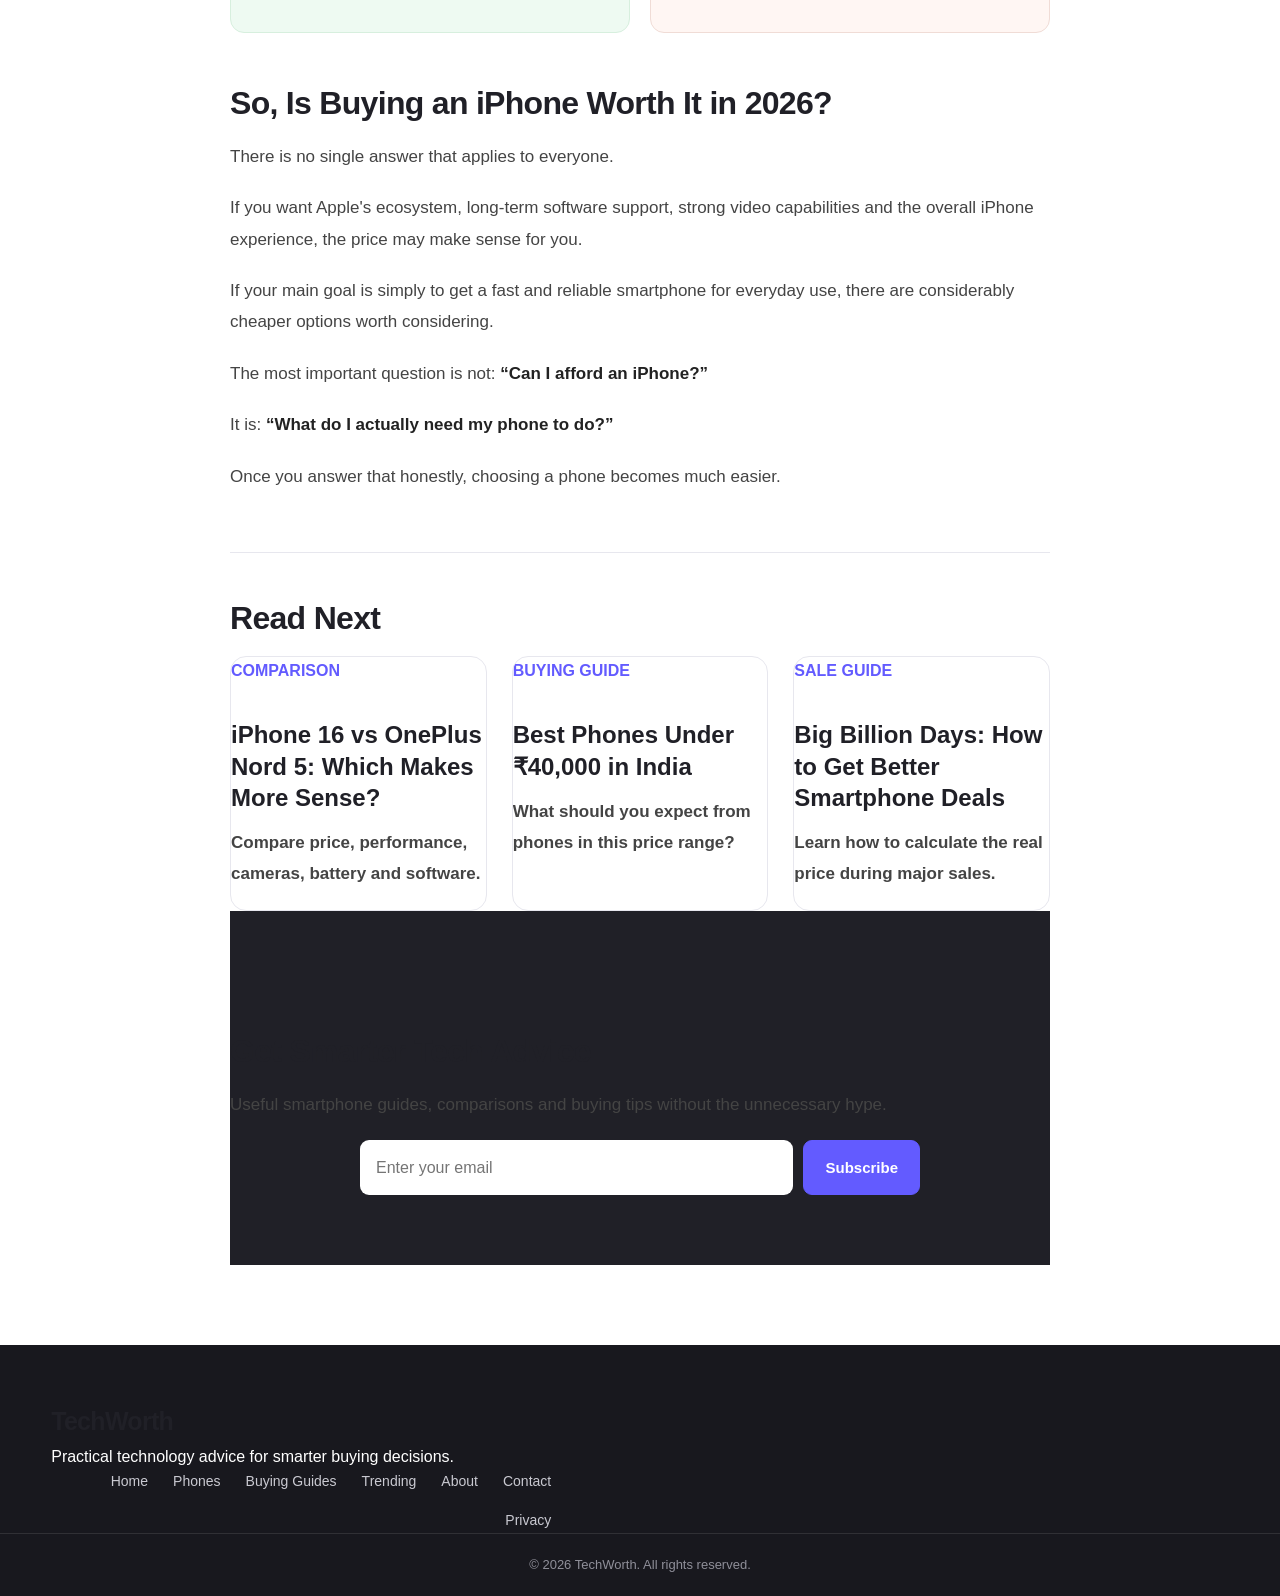
==== commit 6593096e: "Fix HTML structure and formatting in article" ====
--- a/article-iphone-2026.html
+++ b/article-iphone-2026.html
@@ -121,10 +121,7 @@
 
                 <div class="article-cover">
 
-                    <img
-    src="images/iphone16.png"
-    alt="iPhone 16 smartphone"
->
+                    <img src="iphone16.png" alt="iPhone 16 smartphone">
 
                 </div>
 
@@ -742,4 +739,4 @@
     <script src="script.js"></script>
 
 </body>
-</html>+</html>
